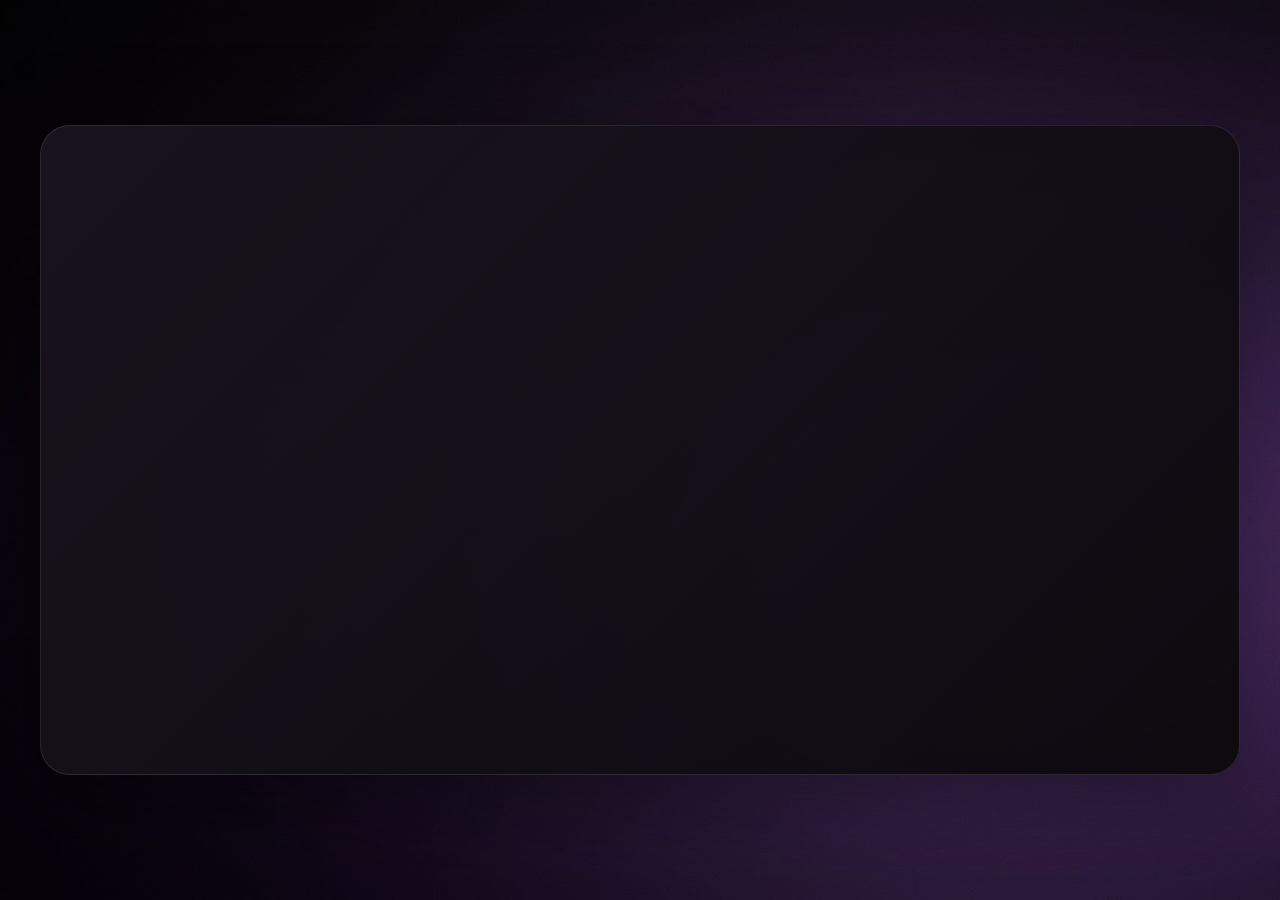
==== home.html @ cb7f5a14 "Add movie tracker files" ====
<!doctype html>
<html lang="en">
  <head>
    <meta charset="UTF-8" />
    <meta name="viewport" content="width=device-width, initial-scale=1.0" />
    <title>cinema club | Home</title>
    <link rel="stylesheet" href="home.css" />
    <link
      rel="stylesheet"
      href="https://cdnjs.cloudflare.com/ajax/libs/font-awesome/6.7.2/css/all.min.css"
    />
  </head>
  <body>
    <section class="main-container">
      <div class="first-layout">
        <!--<button id="themeToggle" class="theme-toggle" type="button">
            <i class="fa-solid fa-moon"></i>
          </button>-->
      </div>
    </section>
  </body>
</html>
---- home.css ----
*{
    padding: 0;
    margin: 0;
    box-sizing: border-box;
}
body{
    background-image: url(./images/main\ background.jpg);
    background-repeat: no-repeat;
    background-size: cover;
    background-color: black;
}
.main-container {
    width: 100%;
    min-height: 100vh;

    display: flex;
    justify-content: center;
    align-items: center;

    padding: 40px;
}


/*first layout*/

.first-layout {
    width: 100%;
    max-width: 1250px;

    min-height: 650px;

    display: flex;

    border-radius: 30px;

    overflow: hidden;

    background:
        linear-gradient(
            135deg,
            rgba(25, 20, 30, 0.95),
            rgba(13, 10, 15, 0.98)
        );

    border: 1px solid rgba(255, 255, 255, 0.1);

    box-shadow:
        0 30px 100px rgba(0, 0, 0, 0.45);
}

/* =================================
   DARK MODE (DEFAULT)
================================= */

:root {
    --bg-color: #171522;
    --card-color: #242133;
    --text-color: #ffffff;
    --secondary-text: #aaa6ba;
    --border-color: rgba(255,255,255,0.1);
    --button-color: #8065d8;
    --input-color: #302b40;
}


/* =================================
   LIGHT MODE
================================= */

[data-theme="light"] {
    --bg-color: #f5f3fa;
    --card-color: #ffffff;
    --text-color: #252136;
    --secondary-text: #777286;
    --border-color: rgba(0,0,0,0.1);
    --button-color: #8065d8;
    --input-color: #f0edf7;
}


/* =================================
   APPLY THEME
================================= */

body {
    background-color: var(--bg-color);
    color: var(--text-color);

    transition: background-color 0.3s ease,
                color 0.3s ease;
}


/* Cards */

.home-card,
.card,
.movie-card,
.section {
    background-color: var(--card-color);
    color: var(--text-color);

    border-color: var(--border-color);

    transition: 0.3s ease;
}


/* Headings */

h1, h2, h3, h4 {
    color: var(--text-color);
}


/* Paragraphs */

p {
    color: var(--secondary-text);
}


/* Inputs */

input {
    background-color: var(--input-color);
    color: var(--text-color);
    border: 1px solid var(--border-color);
}


/* Links */

a {
    color: var(--text-color);
}


/*themes*/

/*.theme-toggle {
    width: 42px;
    height: 42px;

    border: 1px solid var(--border-color);
    border-radius: 50%;

    background-color: var(--card-color);
    color: var(--text-color);

    font-size: 17px;

    cursor: pointer;

    transition: 0.3s ease;
   
}

.theme-toggle:hover {
    transform: rotate(15deg);
    background-color: var(--button-color);
    color: white;
}*/
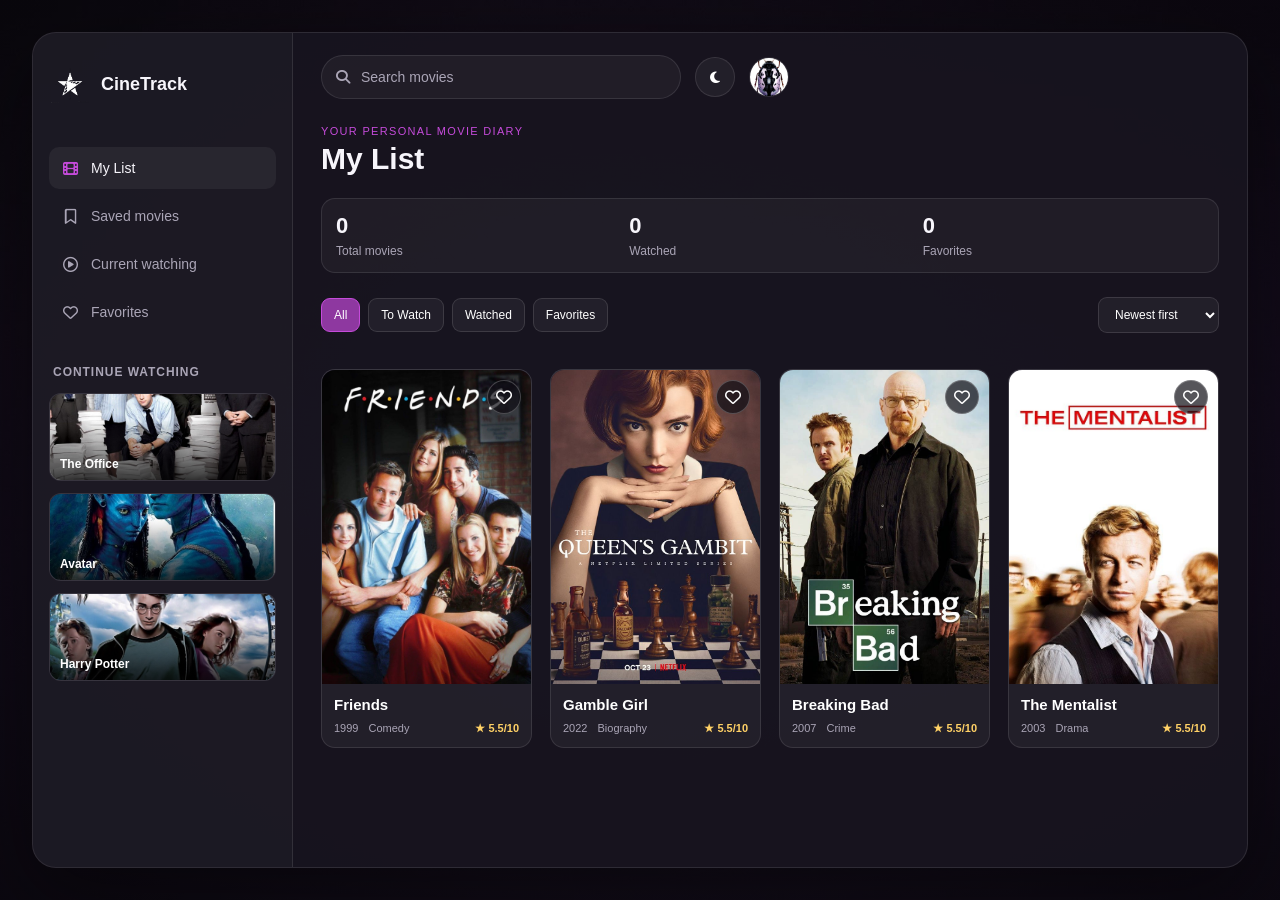
==== commit 0fce4f43: "continues of dashboard" ====
--- a/home.html
+++ b/home.html
@@ -3,20 +3,253 @@
   <head>
     <meta charset="UTF-8" />
     <meta name="viewport" content="width=device-width, initial-scale=1.0" />
-    <title>cinema club | Home</title>
+    <title>CineTrack | My List</title>
+
     <link rel="stylesheet" href="home.css" />
     <link
       rel="stylesheet"
       href="https://cdnjs.cloudflare.com/ajax/libs/font-awesome/6.7.2/css/all.min.css"
     />
+
+    <script src="app.js" defer></script>
   </head>
+
   <body>
     <section class="main-container">
       <div class="first-layout">
-        <!--<button id="themeToggle" class="theme-toggle" type="button">
-            <i class="fa-solid fa-moon"></i>
-          </button>-->
+        <aside class="side-bar">
+          <a class="logo-pack" href="#" aria-label="CineTrack home">
+            <img src="./images/logo.png" alt="" />
+            <span>CineTrack</span>
+          </a>
+
+          <nav class="tags" aria-label="Library">
+            <a class="tag1 active" href="#">
+              <i class="fa-solid fa-film" aria-hidden="true"></i>
+              <span>My List</span>
+            </a>
+            <a class="tag1" href="#">
+              <i class="fa-regular fa-bookmark" aria-hidden="true"></i>
+              <span>Saved movies</span>
+            </a>
+            <a class="tag1" href="#">
+              <i class="fa-regular fa-circle-play" aria-hidden="true"></i>
+              <span>Current watching</span>
+            </a>
+            <a class="tag1" href="#">
+              <i class="fa-regular fa-heart" aria-hidden="true"></i>
+              <span>Favorites</span>
+            </a>
+          </nav>
+
+          <section class="watching">
+            <h2>Continue watching</h2>
+
+            <a class="continue-movie" href="#">
+              <img src="./images/the office.jpg" alt="" />
+              <span class="movie-title">The Office</span>
+              <i class="fa-solid fa-play play-icon" aria-hidden="true"></i>
+            </a>
+
+            <a class="continue-movie" href="#">
+              <img src="./images/avatar.jpg" alt="" />
+              <span class="movie-title">Avatar</span>
+              <i class="fa-solid fa-play play-icon" aria-hidden="true"></i>
+            </a>
+
+            <a class="continue-movie" href="#">
+              <img src="./images/harry potter.jpg" alt="" />
+              <span class="movie-title">Harry Potter</span>
+              <i class="fa-solid fa-play play-icon" aria-hidden="true"></i>
+            </a>
+          </section>
+        </aside>
+
+        <main class="content">
+          <header class="topbar">
+            <label class="search" for="movie-search">
+              <i
+                class="fa-solid fa-magnifying-glass search-icon"
+                aria-hidden="true"
+              ></i>
+              <input id="movie-search" type="search" placeholder=" " />
+              <span class="search-label">Search movies</span>
+            </label>
+
+            <button
+              id="themeToggle"
+              class="theme-toggle"
+              type="button"
+              aria-label="Toggle theme"
+            >
+              <i class="fa-solid fa-moon" aria-hidden="true"></i>
+            </button>
+
+            <img
+              src="./images/profile picture.jpg"
+              alt="Your profile"
+              class="profile"
+            />
+          </header>
+
+          <section class="page-heading">
+            <div>
+              <p class="eyebrow">YOUR PERSONAL MOVIE DIARY</p>
+              <h1>My List</h1>
+            </div>
+          </section>
+
+          <section class="stats" aria-label="Movie statistics">
+            <div class="stat-card">
+              <span id="totalCount">0</span>
+              <p>Total movies</p>
+            </div>
+            <div class="stat-card">
+              <span id="watchedCount">0</span>
+              <p>Watched</p>
+            </div>
+            <div class="stat-card">
+              <span id="favoriteCount">0</span>
+              <p>Favorites</p>
+            </div>
+          </section>
+
+          <div class="list-controls">
+            <div class="filter-tabs" aria-label="Filter movies">
+              <button
+                class="filter-button active"
+                data-filter="all"
+                type="button"
+              >
+                All
+              </button>
+              <button
+                class="filter-button"
+                data-filter="to-watch"
+                type="button"
+              >
+                To Watch
+              </button>
+              <button class="filter-button" data-filter="watched" type="button">
+                Watched
+              </button>
+              <button
+                class="filter-button"
+                data-filter="favorites"
+                type="button"
+              >
+                Favorites
+              </button>
+            </div>
+
+            <select id="sortMovies" aria-label="Sort movies">
+              <option value="newest">Newest first</option>
+              <option value="rating">Highest rating</option>
+              <option value="title">Title A–Z</option>
+            </select>
+          </div>
+
+          <section
+            id="movieGrid"
+            class="movie-grid"
+            aria-label="Your movies"
+            aria-live="polite"
+          ></section>
+          <div class="movie-box">
+            <article class="movie-card">
+              <div class="poster-wrap">
+                <img src="./images/friends.jpg" alt="Friends poster" />
+                <button
+                  class="favorite-button"
+                  type="button"
+                  aria-label="Add Friends to favorites"
+                >
+                  <i class="fa-regular fa-heart" aria-hidden="true"></i>
+                </button>
+              </div>
+
+              <div class="movie-info">
+                <h3>Friends</h3>
+                <div class="details">
+                  <span>1999</span>
+                  <span>Comedy</span>
+                  <span class="rating">★ 5.5/10</span>
+                </div>
+              </div>
+            </article>
+
+            <article class="movie-card">
+              <div class="poster-wrap">
+                <img src="./images/chess movie.jpg" alt="Gamble Girl poster" />
+                <button
+                  class="favorite-button"
+                  type="button"
+                  aria-label="Add Gamble Girl to favorites"
+                >
+                  <i class="fa-regular fa-heart" aria-hidden="true"></i>
+                </button>
+              </div>
+
+              <div class="movie-info">
+                <h3>Gamble Girl</h3>
+                <div class="details">
+                  <span>2022</span>
+                  <span>Biography</span>
+                  <span class="rating">★ 5.5/10</span>
+                </div>
+              </div>
+            </article>
+
+            <article class="movie-card">
+              <div class="poster-wrap">
+                <img
+                  src="./images/breaking bad.jpg"
+                  alt="Breaking Bad poster"
+                />
+                <button
+                  class="favorite-button"
+                  type="button"
+                  aria-label="Add Breaking Bad to favorites"
+                >
+                  <i class="fa-regular fa-heart" aria-hidden="true"></i>
+                </button>
+              </div>
+
+              <div class="movie-info">
+                <h3>Breaking Bad</h3>
+                <div class="details">
+                  <span>2007</span>
+                  <span>Crime</span>
+                  <span class="rating">★ 5.5/10</span>
+                </div>
+              </div>
+            </article>
+
+            <article class="movie-card">
+              <div class="poster-wrap">
+                <img src="./images/mehtalist.jpg" alt="The Mentalist poster" />
+                <button
+                  class="favorite-button"
+                  type="button"
+                  aria-label="Add The Mentalist to favorites"
+                >
+                  <i class="fa-regular fa-heart" aria-hidden="true"></i>
+                </button>
+              </div>
+
+              <div class="movie-info">
+                <h3>The Mentalist</h3>
+                <div class="details">
+                  <span>2003</span>
+                  <span>Drama</span>
+                  <span class="rating">★ 5.5/10</span>
+                </div>
+              </div>
+            </article>
+          </div>
+        </main>
       </div>
     </section>
+    <script src="app.js" defer></script>
   </body>
 </html>
--- a/home.css
+++ b/home.css
@@ -1,163 +1,786 @@
-*{
+:root {
+  --panel: rgba(24, 21, 31, 0.94);
+  --panel-soft: rgba(255, 255, 255, 0.055);
+  --text: #f7f5fb;
+  --muted: #aaa5b6;
+  --accent: #c54bda;
+  --border: rgba(255, 255, 255, 0.1);
+}
+
+* {
+  box-sizing: border-box;
+  margin: 0;
+  padding: 0;
+}
+
+body {
+  min-height: 100vh;
+  color: var(--text);
+  font-family: Arial, sans-serif;
+  background:
+    linear-gradient(rgba(10, 8, 14, 0.55), rgba(10, 8, 14, 0.8)),
+    url("./images/main background.jpg") center / cover fixed,
+    #100e15;
+}
+
+.main-container {
+  min-height: 100vh;
+  padding: 32px;
+}
+
+.first-layout {
+  display: flex;
+  width: min(100%, 1250px);
+  min-height: calc(100vh - 64px);
+  margin: 0 auto;
+  overflow: hidden;
+  border: 1px solid var(--border);
+  border-radius: 24px;
+  background: var(--panel);
+  box-shadow: 0 24px 80px rgba(0, 0, 0, 0.45);
+}
+
+/* Sidebar */
+
+.side-bar {
+  flex: 0 0 260px;
+  padding: 24px 16px;
+  border-right: 1px solid var(--border);
+  background: rgba(255, 255, 255, 0.025);
+}
+
+.logo-pack {
+  display: flex;
+  align-items: center;
+  gap: 10px;
+  min-height: 54px;
+  margin-bottom: 36px;
+  color: var(--text);
+  text-decoration: none;
+  font-size: 18px;
+  font-weight: 700;
+}
+
+.logo-pack img {
+  width: 42px;
+  height: 42px;
+  object-fit: contain;
+}
+
+.tags {
+  display: grid;
+  gap: 6px;
+  margin-bottom: 32px;
+}
+
+.tag1 {
+  display: flex;
+  align-items: center;
+  gap: 12px;
+  min-height: 42px;
+  padding: 0 12px;
+  border-radius: 10px;
+  color: var(--muted);
+  text-decoration: none;
+  font-size: 14px;
+  transition: background 180ms ease, color 180ms ease;
+}
+
+.tag1 i {
+  width: 18px;
+  text-align: center;
+  font-size: 15px;
+}
+
+.tag1:hover,
+.tag1.active {
+  color: var(--text);
+  background: var(--panel-soft);
+}
+
+.tag1.active i {
+  color: var(--accent);
+}
+
+.watching h2 {
+  margin: 0 4px 14px;
+  color: var(--muted);
+  font-size: 12px;
+  font-weight: 700;
+  letter-spacing: 0.08em;
+  text-transform: uppercase;
+}
+
+/* Continue watching cards */
+
+.continue-movie {
+  position: relative;
+  display: block;
+  height: 88px;
+  margin-bottom: 12px;
+  overflow: hidden;
+  border: 1px solid var(--border);
+  border-radius: 12px;
+  color: white;
+  text-decoration: none;
+  background: #201d28;
+}
+
+.continue-movie img {
+  display: block;
+  width: 100%;
+  height: 100%;
+  object-fit: cover;
+  transition: transform 250ms ease;
+}
+
+.continue-movie::after {
+  position: absolute;
+  inset: 0;
+  content: "";
+  background: linear-gradient(0deg, rgba(0, 0, 0, 0.78), transparent 70%);
+}
+
+.continue-movie:hover img {
+  transform: scale(1.07);
+}
+
+.movie-title {
+  position: absolute;
+  z-index: 1;
+  bottom: 9px;
+  left: 10px;
+  font-size: 12px;
+  font-weight: 600;
+}
+
+.play-icon {
+  position: absolute;
+  z-index: 1;
+  right: 10px;
+  bottom: 9px;
+  display: grid;
+  width: 24px;
+  height: 24px;
+  place-items: center;
+  border-radius: 50%;
+  color: #17121b;
+  background: white;
+  font-size: 9px;
+  opacity: 0;
+  transform: translateY(4px);
+  transition: opacity 180ms ease, transform 180ms ease;
+}
+
+.continue-movie:hover .play-icon,
+.continue-movie:focus-visible .play-icon {
+  opacity: 1;
+  transform: translateY(0);
+}
+
+/* Main area and search */
+
+.content {
+  flex: 1;
+  min-width: 0;
+  padding: 22px 28px;
+}
+
+.topbar {
+  display: flex;
+  align-items: center;
+  gap: 14px;
+  min-height: 44px;
+}
+
+.search {
+  position: relative;
+  display: flex;
+  align-items: center;
+  width: min(100%, 360px);
+  height: 44px;
+  padding: 0 14px;
+  border: 1px solid var(--border);
+  border-radius: 24px;
+  background: rgba(255, 255, 255, 0.045);
+  transition: border-color 180ms ease, background 180ms ease,
+    box-shadow 180ms ease;
+}
+
+.search:focus-within {
+  border-color: var(--accent);
+  background: rgba(255, 255, 255, 0.075);
+  box-shadow: 0 0 0 3px rgba(197, 75, 218, 0.13);
+}
+
+.search-icon {
+  flex: 0 0 auto;
+  margin-right: 10px;
+  color: var(--muted);
+  font-size: 14px;
+}
+
+.search input {
+  width: 100%;
+  height: 100%;
+  border: 0;
+  outline: 0;
+  color: var(--text);
+  background: transparent;
+  font-size: 14px;
+}
+
+.search-label {
+  position: absolute;
+  left: 39px;
+  color: var(--muted);
+  font-size: 14px;
+  pointer-events: none;
+  transition: 160ms ease;
+}
+
+.search:focus-within .search-label,
+.search input:not(:placeholder-shown) + .search-label {
+  top: -8px;
+  left: 14px;
+  padding: 0 5px;
+  color: var(--accent);
+  background: #1a1720;
+  font-size: 11px;
+}
+
+.theme-toggle,
+.profile {
+  flex: 0 0 auto;
+  width: 40px;
+  height: 40px;
+  border: 1px solid var(--border);
+  border-radius: 50%;
+}
+
+.theme-toggle {
+  color: var(--text);
+  background: var(--panel-soft);
+  cursor: pointer;
+  transition: background 180ms ease, transform 180ms ease;
+}
+
+.theme-toggle:hover {
+  background: var(--accent);
+  transform: rotate(12deg);
+}
+
+.profile {
+  object-fit: cover;
+}
+
+/* Smaller screens */
+
+@media (max-width: 700px) {
+  .main-container {
+    padding: 12px;
+  }
+
+  .first-layout {
+    min-height: calc(100vh - 24px);
+    border-radius: 16px;
+  }
+
+  .side-bar {
+    flex-basis: 205px;
+    padding: 18px 12px;
+  }
+
+  .content {
+    padding: 18px 14px;
+  }
+
+  .logo-pack {
+    font-size: 15px;
+  }
+
+  .tag1 {
+    gap: 8px;
+    padding: 0 8px;
+    font-size: 12px;
+  }
+}
+
+@media (max-width: 520px) {
+  .side-bar {
+    flex-basis: 72px;
+    padding: 16px 10px;
+  }
+
+  .logo-pack {
+    justify-content: center;
+  }
+
+  .logo-pack span,
+  .tag1 span,
+  .watching {
+    display: none;
+  }
+
+  .tags {
+    margin-top: 24px;
+  }
+
+  .tag1 {
+    justify-content: center;
     padding: 0;
-    margin: 0;
-    box-sizing: border-box;
-}
-body{
-    background-image: url(./images/main\ background.jpg);
-    background-repeat: no-repeat;
-    background-size: cover;
-    background-color: black;
-}
-.main-container {
+    font-size: 17px;
+  }
+
+  .continue-movie {
+    height: 54px;
+  }
+
+  .movie-title,
+  .play-icon {
+    display: none;
+  }
+
+  .topbar {
+    gap: 8px;
+  }
+
+  .search {
+    min-width: 0;
+  }
+}
+/* Main content area */
+.content {
+  flex: 1;
+  min-width: 0;
+  padding: 22px 28px;
+}
+
+/* Top bar */
+.topbar {
+  display: flex;
+  align-items: center;
+  gap: 14px;
+  min-height: 44px;
+}
+
+.search {
+  position: relative;
+  display: flex;
+  align-items: center;
+  width: min(100%, 360px);
+  height: 44px;
+  padding: 0 14px;
+  border: 1px solid var(--border-color, rgba(255, 255, 255, 0.1));
+  border-radius: 24px;
+  background: rgba(255, 255, 255, 0.045);
+  transition: border-color 180ms ease, box-shadow 180ms ease;
+}
+
+.search:focus-within {
+  border-color: #c54bda;
+  box-shadow: 0 0 0 3px rgba(197, 75, 218, 0.14);
+}
+
+.search-icon {
+  flex: 0 0 auto;
+  margin-right: 10px;
+  color: #aaa5b6;
+  font-size: 14px;
+}
+
+.search input {
+  width: 100%;
+  height: 100%;
+  border: 0;
+  outline: 0;
+  color: white;
+  background: transparent;
+  font-size: 14px;
+}
+
+.search-label {
+  position: absolute;
+  left: 39px;
+  color: #aaa5b6;
+  font-size: 14px;
+  pointer-events: none;
+  transition: 160ms ease;
+}
+
+.search:focus-within .search-label,
+.search input:not(:placeholder-shown) + .search-label {
+  top: -8px;
+  left: 14px;
+  padding: 0 5px;
+  color: #c54bda;
+  background: #1a1720;
+  font-size: 11px;
+}
+
+.theme-toggle,
+.profile {
+  flex: 0 0 auto;
+  width: 40px;
+  height: 40px;
+  border: 1px solid rgba(255, 255, 255, 0.1);
+  border-radius: 50%;
+}
+
+.theme-toggle {
+  color: white;
+  background: rgba(255, 255, 255, 0.05);
+  cursor: pointer;
+  transition: background 180ms ease, transform 180ms ease;
+}
+
+.theme-toggle:hover {
+  background: #8e38a0;
+  transform: rotate(12deg);
+}
+
+.profile {
+  object-fit: cover;
+}
+
+/* Page title and search */
+.page-heading,
+.list-controls,
+.movie-card-heading {
+  display: flex;
+  align-items: center;
+  justify-content: space-between;
+  gap: 16px;
+}
+
+.page-heading {
+  margin: 26px 0 22px;
+}
+
+.page-heading h1 {
+  margin-top: 5px;
+  font-size: 30px;
+}
+
+.eyebrow {
+  color: #c54bda;
+  font-size: 11px;
+  letter-spacing: 0.12em;
+}
+
+.list-search {
+  display: flex;
+  align-items: center;
+  gap: 10px;
+  padding: 0 12px;
+  border: 1px solid rgba(255, 255, 255, 0.1);
+  border-radius: 20px;
+  background: rgba(255, 255, 255, 0.05);
+  color: #aaa5b6;
+}
+
+.list-search:focus-within {
+  border-color: #c54bda;
+}
+
+.list-search input {
+  width: 190px;
+  height: 38px;
+  border: 0;
+  outline: 0;
+  background: transparent;
+  color: white;
+  font-size: 13px;
+}
+
+.list-search input::placeholder {
+  color: #aaa5b6;
+}
+
+/* Statistics */
+.stats {
+  display: grid;
+  grid-template-columns: repeat(3, minmax(0, 1fr));
+  gap: 12px;
+  padding: 14px;
+  border: 1px solid rgba(255, 255, 255, 0.1);
+  border-radius: 14px;
+  background: rgba(255, 255, 255, 0.04);
+}
+
+.stat-card span {
+  font-size: 22px;
+  font-weight: 700;
+}
+
+.stat-card p {
+  margin-top: 5px;
+  color: #aaa5b6;
+  font-size: 12px;
+}
+
+/* Filter tabs and sorting */
+.list-controls {
+  margin: 24px 0 16px;
+}
+
+.filter-tabs {
+  display: flex;
+  flex-wrap: wrap;
+  gap: 8px;
+}
+
+.filter-button,
+#sortMovies,
+.watched-button {
+  padding: 9px 12px;
+  border: 1px solid rgba(255, 255, 255, 0.12);
+  border-radius: 9px;
+  color: white;
+  background: rgba(255, 255, 255, 0.05);
+  font-size: 12px;
+  cursor: pointer;
+}
+
+.filter-button:hover,
+#sortMovies:hover {
+  background: rgba(255, 255, 255, 0.1);
+}
+
+.filter-button.active,
+.watched-button {
+  border-color: #c54bda;
+  background: #8e38a0;
+}
+
+#sortMovies {
+  max-width: 150px;
+}
+
+/* Movie cards created by JavaScript */
+.movie-grid {
+  display: grid;
+  grid-template-columns: repeat(auto-fill, minmax(155px, 1fr));
+  gap: 16px;
+}
+
+.movie-card {
+  overflow: hidden;
+  border: 1px solid rgba(255, 255, 255, 0.1);
+  border-radius: 13px;
+  background: rgba(255, 255, 255, 0.05);
+  transition: transform 180ms ease, border-color 180ms ease;
+}
+
+.movie-card:hover {
+  transform: translateY(-4px);
+  border-color: rgba(197, 75, 218, 0.6);
+}
+
+.movie-poster {
+  display: block;
+  width: 100%;
+  height: 210px;
+  object-fit: cover;
+}
+
+.movie-card-info {
+  padding: 12px;
+}
+
+.movie-card-heading h2 {
+  font-size: 15px;
+}
+
+.movie-card-info p {
+  margin-top: 7px;
+  color: #aaa5b6;
+  font-size: 12px;
+}
+
+.movie-card-info .movie-rating {
+  color: #ffd166;
+}
+
+.favorite-button {
+  border: 0;
+  color: #aaa5b6;
+  background: transparent;
+  font-size: 16px;
+  cursor: pointer;
+}
+
+.favorite-button.is-favorite {
+  color: #ff5470;
+}
+
+.watched-button {
+  margin-top: 12px;
+}
+
+.empty-message {
+  grid-column: 1 / -1;
+  padding: 30px;
+  color: #aaa5b6;
+  text-align: center;
+}
+
+/* Smaller screens */
+@media (max-width: 700px) {
+  .content {
+    padding: 18px 14px;
+  }
+
+  .page-heading {
+    align-items: flex-start;
+    flex-direction: column;
+  }
+
+  .list-search,
+  .list-search input {
     width: 100%;
-    min-height: 100vh;
-
-    display: flex;
-    justify-content: center;
-    align-items: center;
-
-    padding: 40px;
-}
-
-
-/*first layout*/
-
-.first-layout {
-    width: 100%;
-    max-width: 1250px;
-
-    min-height: 650px;
-
-    display: flex;
-
-    border-radius: 30px;
-
-    overflow: hidden;
-
-    background:
-        linear-gradient(
-            135deg,
-            rgba(25, 20, 30, 0.95),
-            rgba(13, 10, 15, 0.98)
-        );
-
-    border: 1px solid rgba(255, 255, 255, 0.1);
-
-    box-shadow:
-        0 30px 100px rgba(0, 0, 0, 0.45);
-}
-
-/* =================================
-   DARK MODE (DEFAULT)
-================================= */
-
-:root {
-    --bg-color: #171522;
-    --card-color: #242133;
-    --text-color: #ffffff;
-    --secondary-text: #aaa6ba;
-    --border-color: rgba(255,255,255,0.1);
-    --button-color: #8065d8;
-    --input-color: #302b40;
-}
-
-
-/* =================================
-   LIGHT MODE
-================================= */
-
-[data-theme="light"] {
-    --bg-color: #f5f3fa;
-    --card-color: #ffffff;
-    --text-color: #252136;
-    --secondary-text: #777286;
-    --border-color: rgba(0,0,0,0.1);
-    --button-color: #8065d8;
-    --input-color: #f0edf7;
-}
-
-
-/* =================================
-   APPLY THEME
-================================= */
-
-body {
-    background-color: var(--bg-color);
-    color: var(--text-color);
-
-    transition: background-color 0.3s ease,
-                color 0.3s ease;
-}
-
-
-/* Cards */
-
-.home-card,
-.card,
-.movie-card,
-.section {
-    background-color: var(--card-color);
-    color: var(--text-color);
-
-    border-color: var(--border-color);
-
-    transition: 0.3s ease;
-}
-
-
-/* Headings */
-
-h1, h2, h3, h4 {
-    color: var(--text-color);
-}
-
-
-/* Paragraphs */
-
-p {
-    color: var(--secondary-text);
-}
-
-
-/* Inputs */
-
-input {
-    background-color: var(--input-color);
-    color: var(--text-color);
-    border: 1px solid var(--border-color);
-}
-
-
-/* Links */
-
-a {
-    color: var(--text-color);
-}
-
-
-/*themes*/
-
-/*.theme-toggle {
-    width: 42px;
-    height: 42px;
-
-    border: 1px solid var(--border-color);
-    border-radius: 50%;
-
-    background-color: var(--card-color);
-    color: var(--text-color);
-
-    font-size: 17px;
-
-    cursor: pointer;
-
-    transition: 0.3s ease;
-   
-}
-
-.theme-toggle:hover {
-    transform: rotate(15deg);
-    background-color: var(--button-color);
-    color: white;
-}*/
+  }
+
+  .list-controls {
+    align-items: flex-start;
+    flex-direction: column;
+  }
+}
+
+@media (max-width: 520px) {
+  .movie-grid {
+    grid-template-columns: repeat(2, minmax(0, 1fr));
+    gap: 10px;
+  }
+
+  .movie-poster {
+    height: 170px;
+  }
+
+  .stats {
+    gap: 8px;
+    padding: 10px;
+  }
+
+  .stat-card span {
+    font-size: 18px;
+  }
+
+  .filter-button {
+    padding: 8px 9px;
+  }
+}
+.movie-box{
+    display: grid;
+    grid-template-columns: repeat(3,1fr);
+    padding: 30px;
+    gap: 20px;
+}
+.movie-box {
+  display: grid;
+  grid-template-columns: repeat(4, minmax(0, 1fr));
+  gap: 18px;
+  padding: 20px 0;
+}
+
+.movie-card {
+  min-width: 0;
+  overflow: hidden;
+  border: 1px solid rgba(255, 255, 255, 0.1);
+  border-radius: 14px;
+  background: rgba(255, 255, 255, 0.05);
+  transition: transform 200ms ease, border-color 200ms ease,
+    box-shadow 200ms ease;
+}
+
+.movie-card:hover {
+  transform: translateY(-5px);
+  border-color: rgba(197, 75, 218, 0.65);
+  box-shadow: 0 12px 28px rgba(0, 0, 0, 0.3);
+}
+
+.poster-wrap {
+  position: relative;
+  overflow: hidden;
+  aspect-ratio: 2 / 3;
+  background: #242133;
+}
+
+.poster-wrap img {
+  display: block;
+  width: 100%;
+  height: 100%;
+  object-fit: cover;
+  transition: transform 250ms ease;
+}
+
+.movie-card:hover .poster-wrap img {
+  transform: scale(1.05);
+}
+
+.favorite-button {
+  position: absolute;
+  top: 10px;
+  right: 10px;
+  display: grid;
+  width: 34px;
+  height: 34px;
+  place-items: center;
+  border: 1px solid rgba(255, 255, 255, 0.22);
+  border-radius: 50%;
+  color: white;
+  background: rgba(15, 13, 20, 0.7);
+  cursor: pointer;
+}
+
+.favorite-button:hover {
+  color: #ff5470;
+  background: rgba(15, 13, 20, 0.9);
+}
+
+.movie-info {
+  padding: 12px;
+}
+
+.movie-info h3 {
+  overflow: hidden;
+  margin: 0 0 9px;
+  color: #fff;
+  font-size: 15px;
+  text-overflow: ellipsis;
+  white-space: nowrap;
+}
+
+.details {
+  display: flex;
+  flex-wrap: wrap;
+  align-items: center;
+  gap: 6px 10px;
+  color: #aaa5b6;
+  font-size: 11px;
+}
+
+.rating {
+  margin-left: auto;
+  color: #ffd166;
+  font-weight: 700;
+}
+
+@media (max-width: 900px) {
+  .movie-box {
+    grid-template-columns: repeat(3, minmax(0, 1fr));
+  }
+}
+
+@media (max-width: 650px) {
+  .movie-box {
+    grid-template-columns: repeat(2, minmax(0, 1fr));
+    gap: 12px;
+  }
+}
+
+@media (max-width: 380px) {
+  .movie-box {
+    grid-template-columns: 1fr;
+  }
+}
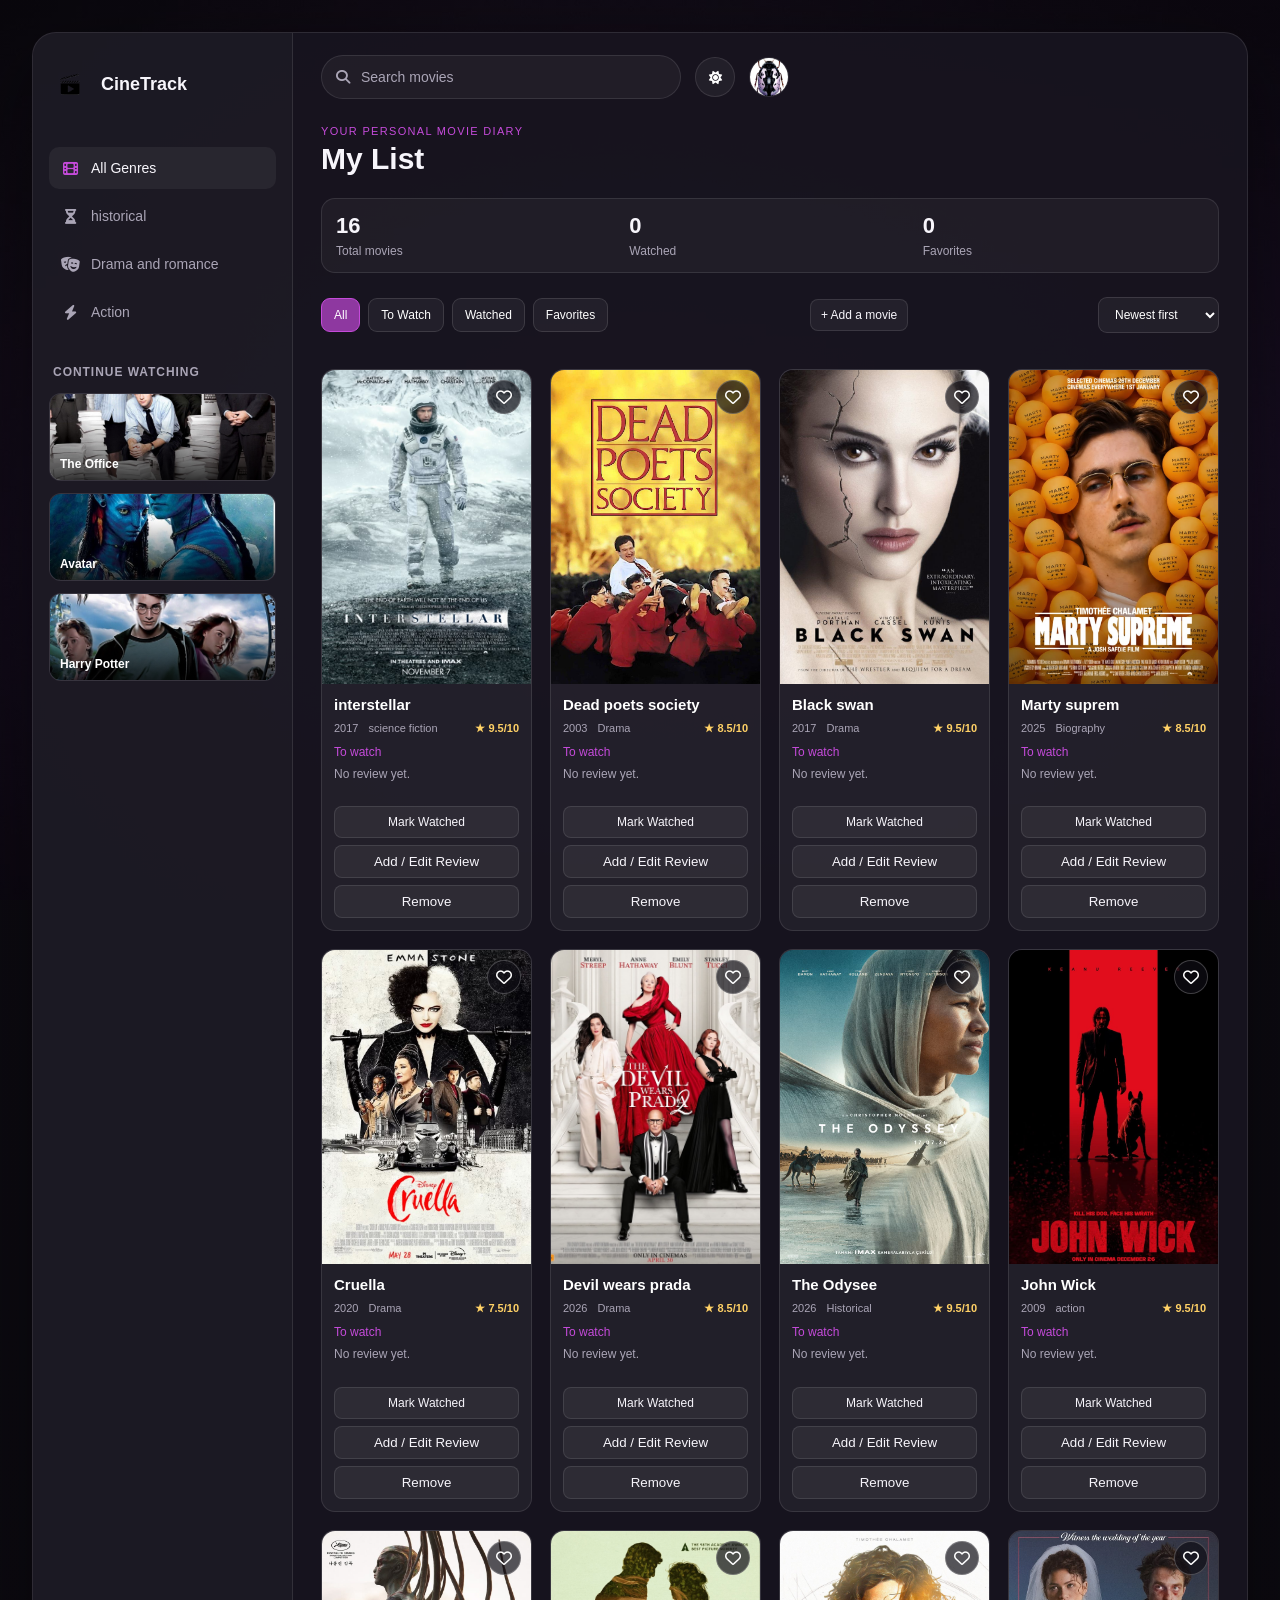
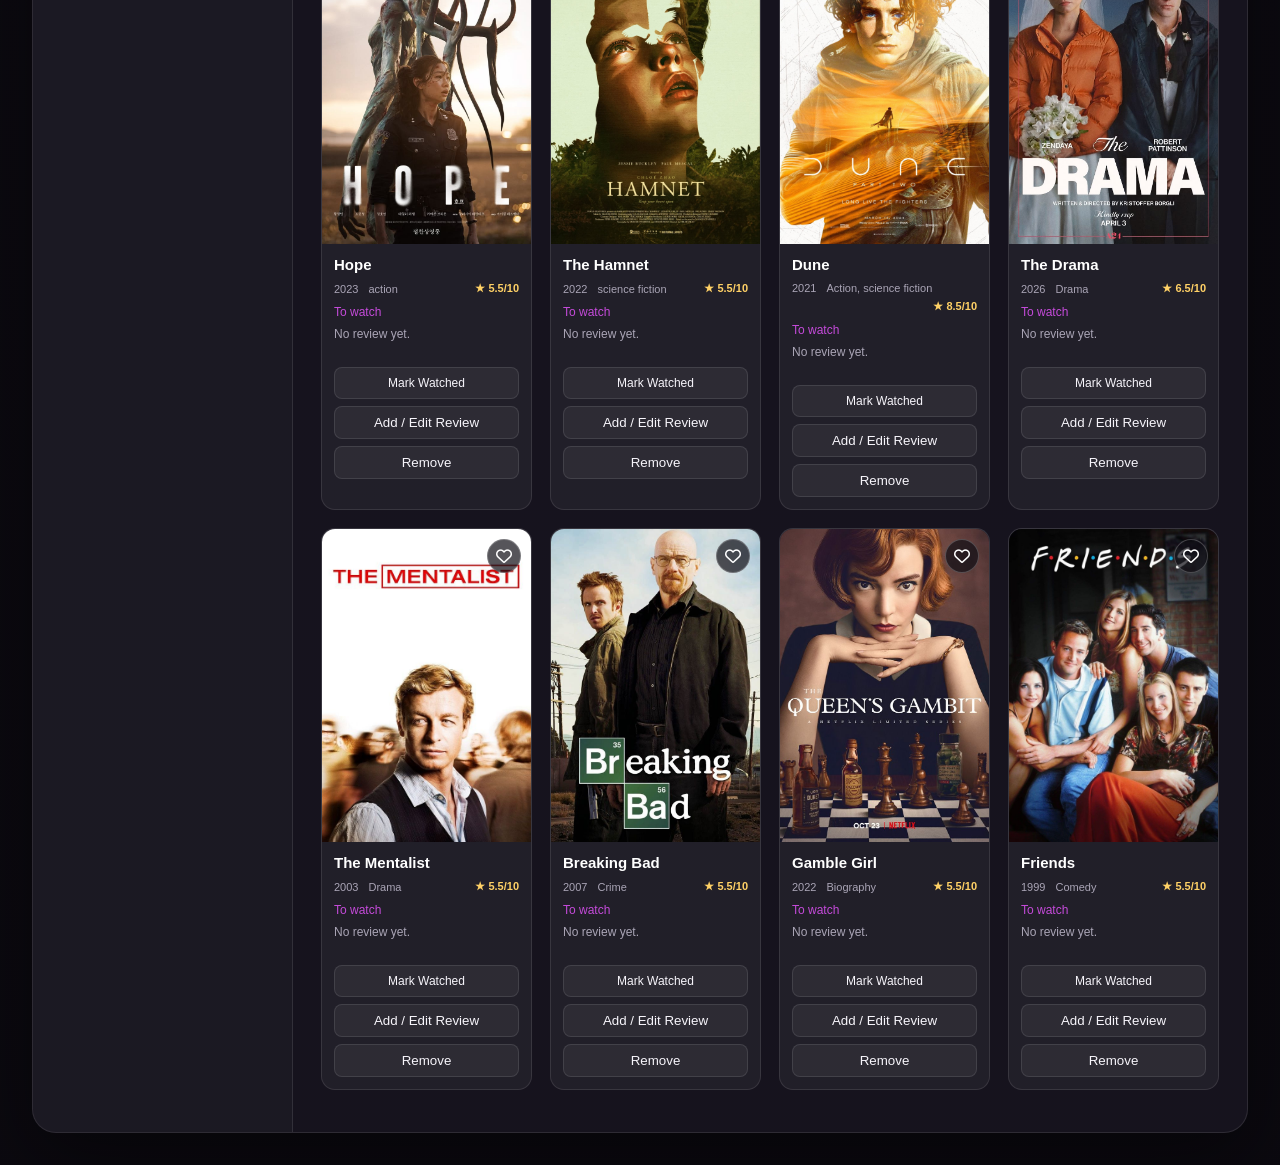
==== commit cd7f2c49: "add more features" ====
--- a/home.html
+++ b/home.html
@@ -10,11 +10,10 @@
       rel="stylesheet"
       href="https://cdnjs.cloudflare.com/ajax/libs/font-awesome/6.7.2/css/all.min.css"
     />
-
-    <script src="app.js" defer></script>
   </head>
 
   <body>
+    <!--my main conrainer-->
     <section class="main-container">
       <div class="first-layout">
         <aside class="side-bar">
@@ -22,26 +21,26 @@
             <img src="./images/logo.png" alt="" />
             <span>CineTrack</span>
           </a>
-
+          <!--navbar and the sidebar-->
           <nav class="tags" aria-label="Library">
-            <a class="tag1 active" href="#">
+            <a class="tag1 active" href="#" data-genre="all">
               <i class="fa-solid fa-film" aria-hidden="true"></i>
-              <span>My List</span>
-            </a>
-            <a class="tag1" href="#">
-              <i class="fa-regular fa-bookmark" aria-hidden="true"></i>
-              <span>Saved movies</span>
-            </a>
-            <a class="tag1" href="#">
-              <i class="fa-regular fa-circle-play" aria-hidden="true"></i>
-              <span>Current watching</span>
-            </a>
-            <a class="tag1" href="#">
-              <i class="fa-regular fa-heart" aria-hidden="true"></i>
-              <span>Favorites</span>
+              <span>All Genres</span>
+            </a>
+            <a class="tag1" href="#" data-genre="historical">
+              <i class="fa-solid fa-hourglass-half"></i>
+              <span>historical</span>
+            </a>
+            <a class="tag1" href="#" data-genre="drama,romance">
+              <i class="fa-solid fa-masks-theater"></i>
+              <span>Drama and romance</span>
+            </a>
+            <a class="tag1" href="#" data-genre="action">
+              <i class="fa-solid fa-bolt"></i>
+              <span>Action</span>
             </a>
           </nav>
-
+          <!--continue watching section(inside sidebar/leftside)-->
           <section class="watching">
             <h2>Continue watching</h2>
 
@@ -64,7 +63,7 @@
             </a>
           </section>
         </aside>
-
+        <!--themain container(on the right and center)-->
         <main class="content">
           <header class="topbar">
             <label class="search" for="movie-search">
@@ -75,7 +74,7 @@
               <input id="movie-search" type="search" placeholder=" " />
               <span class="search-label">Search movies</span>
             </label>
-
+            <!--light and dark mood button-->
             <button
               id="themeToggle"
               class="theme-toggle"
@@ -84,21 +83,21 @@
             >
               <i class="fa-solid fa-moon" aria-hidden="true"></i>
             </button>
-
+            <!--profile tab-->
             <img
               src="./images/profile picture.jpg"
               alt="Your profile"
               class="profile"
             />
           </header>
-
+          <!--heading part-->
           <section class="page-heading">
             <div>
               <p class="eyebrow">YOUR PERSONAL MOVIE DIARY</p>
               <h1>My List</h1>
             </div>
           </section>
-
+          <!--starting of movie cards-->
           <section class="stats" aria-label="Movie statistics">
             <div class="stat-card">
               <span id="totalCount">0</span>
@@ -113,7 +112,7 @@
               <p>Favorites</p>
             </div>
           </section>
-
+          <!--control panel, including filters-->
           <div class="list-controls">
             <div class="filter-tabs" aria-label="Filter movies">
               <button
@@ -141,14 +140,14 @@
                 Favorites
               </button>
             </div>
-
+            <!--sorting movies y filter tabs-->
             <select id="sortMovies" aria-label="Sort movies">
               <option value="newest">Newest first</option>
               <option value="rating">Highest rating</option>
               <option value="title">Title A–Z</option>
             </select>
           </div>
-
+          <!--main section of movie cards-->
           <section
             id="movieGrid"
             class="movie-grid"
@@ -246,10 +245,281 @@
                 </div>
               </div>
             </article>
+
+            <article class="movie-card">
+              <div class="poster-wrap">
+                <img src="./images/drama.jpg" alt="The drama poster" />
+                <button
+                  class="favorite-button"
+                  type="button"
+                  aria-label="Add The drama to favorites"
+                >
+                  <i class="fa-regular fa-heart" aria-hidden="true"></i>
+                </button>
+              </div>
+
+              <div class="movie-info">
+                <h3>The Drama</h3>
+                <div class="details">
+                  <span>2026</span>
+                  <span>Drama</span>
+                  <span class="rating">★ 6.5/10</span>
+                </div>
+              </div>
+            </article>
+
+            <article class="movie-card">
+              <div class="poster-wrap">
+                <img src="./images/dune.jpg" alt="The dune poster" />
+                <button
+                  class="favorite-button"
+                  type="button"
+                  aria-label="Add The dune to favorites"
+                >
+                  <i class="fa-regular fa-heart" aria-hidden="true"></i>
+                </button>
+              </div>
+
+              <div class="movie-info">
+                <h3>Dune</h3>
+                <div class="details">
+                  <span>2021</span>
+                  <span>Action, science fiction</span>
+                  <span class="rating">★ 8.5/10</span>
+                </div>
+              </div>
+            </article>
+
+            <article class="movie-card">
+              <div class="poster-wrap">
+                <img src="./images/hamnet.jpg" alt="the hamnet poster" />
+                <button
+                  class="favorite-button"
+                  type="button"
+                  aria-label="Add The hamnet to favorites"
+                >
+                  <i class="fa-regular fa-heart" aria-hidden="true"></i>
+                </button>
+              </div>
+
+              <div class="movie-info">
+                <h3>The Hamnet</h3>
+                <div class="details">
+                  <span>2022</span>
+                  <span>science fiction</span>
+                  <span class="rating">★ 5.5/10</span>
+                </div>
+              </div>
+            </article>
+
+            <article class="movie-card">
+              <div class="poster-wrap">
+                <img src="./images/hope.jpg" alt="The hope poster" />
+                <button
+                  class="favorite-button"
+                  type="button"
+                  aria-label="Add The hope to favorites"
+                >
+                  <i class="fa-regular fa-heart" aria-hidden="true"></i>
+                </button>
+              </div>
+
+              <div class="movie-info">
+                <h3>Hope</h3>
+                <div class="details">
+                  <span>2023</span>
+                  <span>action</span>
+                  <span class="rating">★ 5.5/10</span>
+                </div>
+              </div>
+            </article>
+
+            <article class="movie-card">
+              <div class="poster-wrap">
+                <img src="./images/john wick.jpg" alt="John Wick poster" />
+                <button
+                  class="favorite-button"
+                  type="button"
+                  aria-label="Add Joun Wick to favorites"
+                >
+                  <i class="fa-regular fa-heart" aria-hidden="true"></i>
+                </button>
+              </div>
+
+              <div class="movie-info">
+                <h3>John Wick</h3>
+                <div class="details">
+                  <span>2009</span>
+                  <span>action</span>
+                  <span class="rating">★ 9.5/10</span>
+                </div>
+              </div>
+            </article>
+
+            <article class="movie-card">
+              <div class="poster-wrap">
+                <img src="./images/odysee.jpg" alt="The odysee poster" />
+                <button
+                  class="favorite-button"
+                  type="button"
+                  aria-label="Add The odysee to favorites"
+                >
+                  <i class="fa-regular fa-heart" aria-hidden="true"></i>
+                </button>
+              </div>
+
+              <div class="movie-info">
+                <h3>The Odysee</h3>
+                <div class="details">
+                  <span>2026</span>
+                  <span>Historical</span>
+                  <span class="rating">★ 9.5/10</span>
+                </div>
+              </div>
+            </article>
+            <article class="movie-card">
+              <div class="poster-wrap">
+                <img src="./images/devil.jpg" alt="devil wears prada poster" />
+                <button
+                  class="favorite-button"
+                  type="button"
+                  aria-label="Add devil wears prada to favorites"
+                >
+                  <i class="fa-regular fa-heart" aria-hidden="true"></i>
+                </button>
+              </div>
+
+              <div class="movie-info">
+                <h3>Devil wears prada</h3>
+                <div class="details">
+                  <span>2026</span>
+                  <span>Drama</span>
+                  <span class="rating">★ 8.5/10</span>
+                </div>
+              </div>
+            </article>
+
+            <article class="movie-card">
+              <div class="poster-wrap">
+                <img src="./images/cruella.jpg" alt="cruella poster" />
+                <button
+                  class="favorite-button"
+                  type="button"
+                  aria-label="Add cruella to favorites"
+                >
+                  <i class="fa-regular fa-heart" aria-hidden="true"></i>
+                </button>
+              </div>
+
+              <div class="movie-info">
+                <h3>Cruella</h3>
+                <div class="details">
+                  <span>2020</span>
+                  <span>Drama</span>
+                  <span class="rating">★ 7.5/10</span>
+                </div>
+              </div>
+            </article>
+
+            <article class="movie-card">
+              <div class="poster-wrap">
+                <img
+                  src="./images/marty suprem.jpg"
+                  alt="marty suprem poster"
+                />
+                <button
+                  class="favorite-button"
+                  type="button"
+                  aria-label="Add marty suprem to favorites"
+                >
+                  <i class="fa-regular fa-heart" aria-hidden="true"></i>
+                </button>
+              </div>
+
+              <div class="movie-info">
+                <h3>Marty suprem</h3>
+                <div class="details">
+                  <span>2025</span>
+                  <span>Biography</span>
+                  <span class="rating">★ 8.5/10</span>
+                </div>
+              </div>
+            </article>
+            <article class="movie-card">
+              <div class="poster-wrap">
+                <img src="./images/black swan.jpg" alt="Black swan poster" />
+                <button
+                  class="favorite-button"
+                  type="button"
+                  aria-label="Add black swan to favorites"
+                >
+                  <i class="fa-regular fa-heart" aria-hidden="true"></i>
+                </button>
+              </div>
+
+              <div class="movie-info">
+                <h3>Black swan</h3>
+                <div class="details">
+                  <span>2017</span>
+                  <span>Drama</span>
+                  <span class="rating">★ 9.5/10</span>
+                </div>
+              </div>
+            </article>
+            <article class="movie-card">
+              <div class="poster-wrap">
+                <img
+                  src="./images/deat poets soceity.jpg"
+                  alt="dead poets soceity poster"
+                />
+                <button
+                  class="favorite-button"
+                  type="button"
+                  aria-label="Add dead poet soceity to favorites"
+                >
+                  <i class="fa-regular fa-heart" aria-hidden="true"></i>
+                </button>
+              </div>
+
+              <div class="movie-info">
+                <h3>Dead poets society</h3>
+                <div class="details">
+                  <span>2003</span>
+                  <span>Drama</span>
+                  <span class="rating">★ 8.5/10</span>
+                </div>
+              </div>
+            </article>
+            <article class="movie-card">
+              <div class="poster-wrap">
+                <img
+                  src="./images/interstellar.jpg"
+                  alt="interstellar poster"
+                />
+                <button
+                  class="favorite-button"
+                  type="button"
+                  aria-label="Add interstellar to favorites"
+                >
+                  <i class="fa-regular fa-heart" aria-hidden="true"></i>
+                </button>
+              </div>
+
+              <div class="movie-info">
+                <h3>interstellar</h3>
+                <div class="details">
+                  <span>2017</span>
+                  <span>science fiction</span>
+                  <span class="rating">★ 9.5/10</span>
+                </div>
+              </div>
+            </article>
+            <!--calude request-->
+            <p id="resultCount"></p>
           </div>
         </main>
       </div>
     </section>
-    <script src="app.js" defer></script>
+    <script src="home.js"></script>
   </body>
 </html>
--- a/home.css
+++ b/home.css
@@ -6,6 +6,7 @@
   --accent: #c54bda;
   --border: rgba(255, 255, 255, 0.1);
 }
+
 
 * {
   box-sizing: border-box;
@@ -274,7 +275,7 @@
   object-fit: cover;
 }
 
-/* Smaller screens */
+/* responsive */
 
 @media (max-width: 700px) {
   .main-container {
@@ -349,7 +350,7 @@
     min-width: 0;
   }
 }
-/* Main content area */
+/* Main content side */
 .content {
   flex: 1;
   min-width: 0;
@@ -363,7 +364,7 @@
   gap: 14px;
   min-height: 44px;
 }
-
+/*search bar*/
 .search {
   position: relative;
   display: flex;
@@ -417,7 +418,7 @@
   background: #1a1720;
   font-size: 11px;
 }
-
+/* dark and light mood*/
 .theme-toggle,
 .profile {
   flex: 0 0 auto;
@@ -443,7 +444,7 @@
   object-fit: cover;
 }
 
-/* Page title and search */
+/*page title and search bar*/
 .page-heading,
 .list-controls,
 .movie-card-heading {
@@ -497,7 +498,6 @@
   color: #aaa5b6;
 }
 
-/* Statistics */
 .stats {
   display: grid;
   grid-template-columns: repeat(3, minmax(0, 1fr));
@@ -783,4 +783,138 @@
   .movie-box {
     grid-template-columns: 1fr;
   }
+}
+/* Light theme */
+:root[data-theme="light"] {
+  --panel: rgba(255, 255, 255, 0.96);
+  --panel-soft: rgba(45, 30, 55, 0.06);
+  --text: #241d2b;
+  --muted: #6d6573;
+  --border: rgba(45, 30, 55, 0.15);
+}
+
+/* Page background */
+:root[data-theme="light"] body {
+  color: var(--text);
+  background:
+    linear-gradient(rgba(250, 247, 252, 0.78), rgba(250, 247, 252, 0.88)),
+    url("./images/main background.jpg") center / cover fixed,
+    #f5f1f7;
+}
+
+/* Main panel and sidebar */
+:root[data-theme="light"] .first-layout {
+  background: var(--panel);
+  box-shadow: 0 24px 80px rgba(40, 25, 50, 0.16);
+}
+
+:root[data-theme="light"] .side-bar {
+  background: rgba(45, 30, 55, 0.025);
+}
+
+/* Search and controls */
+:root[data-theme="light"] .search,
+:root[data-theme="light"] .list-search,
+:root[data-theme="light"] .stats,
+:root[data-theme="light"] .filter-button,
+:root[data-theme="light"] #sortMovies,
+:root[data-theme="light"] .watched-button {
+  color: var(--text);
+  border-color: var(--border);
+  background-color: var(--panel-soft);
+}
+
+:root[data-theme="light"] .search input,
+:root[data-theme="light"] .list-search input {
+  color: var(--text);
+}
+
+:root[data-theme="light"] .search-label,
+:root[data-theme="light"] .search:focus-within .search-label {
+  background: #fff;
+}
+
+/* Movie cards */
+:root[data-theme="light"] .movie-card {
+  border-color: var(--border);
+  background: #fff;
+  box-shadow: 0 5px 18px rgba(40, 25, 50, 0.08);
+}
+
+:root[data-theme="light"] .movie-info h3,
+:root[data-theme="light"] .movie-card-info h2 {
+  color: var(--text);
+}
+
+:root[data-theme="light"] .details,
+:root[data-theme="light"] .movie-card-info p,
+:root[data-theme="light"] .empty-message {
+  color: var(--muted);
+}
+
+:root[data-theme="light"] .poster-wrap {
+  background: #e9e2ed;
+}
+
+/* Theme button */
+:root[data-theme="light"] .theme-toggle {
+  color: var(--text);
+  border-color: var(--border);
+  background: var(--panel-soft);
+}
+.movie-box {
+  display: grid;
+  grid-template-columns: repeat(4, minmax(0, 1fr));
+  gap: 18px;
+  padding: 20px 0;
+}
+
+.movie-actions {
+  display: grid;
+  gap: 7px;
+  margin-top: 12px;
+}
+
+.movie-actions button,
+#addMovieButton {
+  padding: 8px 10px;
+  border: 1px solid var(--border);
+  border-radius: 8px;
+  color: var(--text);
+  background: var(--panel-soft);
+  cursor: pointer;
+}
+
+.movie-actions button:hover,
+#addMovieButton:hover {
+  border-color: var(--accent);
+}
+
+.movie-status {
+  margin-top: 10px;
+  color: var(--accent);
+  font-size: 12px;
+}
+
+.movie-review {
+  margin-top: 7px;
+  color: var(--muted);
+  font-size: 12px;
+  line-height: 1.4;
+}
+
+#addMovieButton {
+  margin-left: 12px;
+}
+
+@media (max-width: 900px) {
+  .movie-box {
+    grid-template-columns: repeat(3, minmax(0, 1fr));
+  }
+}
+
+@media (max-width: 650px) {
+  .movie-box {
+    grid-template-columns: repeat(2, minmax(0, 1fr));
+  }
 }
